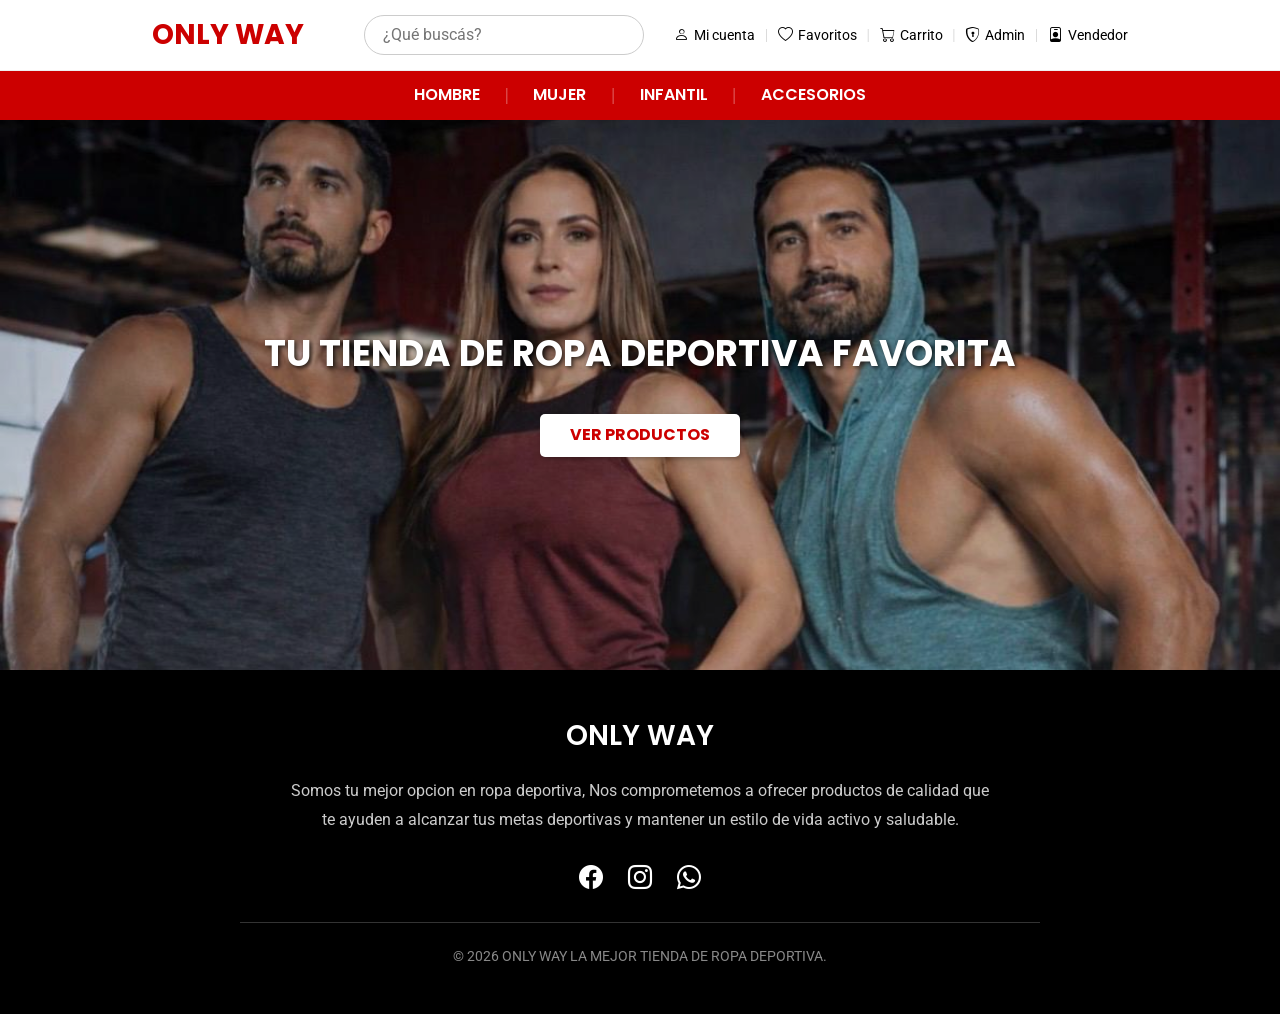
==== index.html @ 9e87ad31 "Proyecto" ====
<!DOCTYPE html>
<html lang="es">

<head>
    <meta charset="UTF-8">
    <meta name="viewport" content="width=device-width, initial-scale=1.0">
    <title>ONLY WAY</title>

    <link rel="stylesheet" href="./public/css/main.css">

   
</head>

<body>

    <header class="header">
        <div class="header--vertical">
            <h1 class="header__title">ONLY WAY</h1>
            <div class="header__buscador">
                <input type="text" id="input-buscar" placeholder="¿Qué buscás?">
            
                <div class="header__opciones">
                    <a href="#" class="header__opcion"><i class="bi bi-person"></i> Mi cuenta</a>
                    <span class="header__opcion-separador">|</span>
                    <a href="#" class="header__opcion"><i class="bi bi-heart"></i> Favoritos</a>
                    <span class="header__opcion-separador">|</span>
                    <a href="#" class="header__opcion"><i class="bi bi-cart"></i> Carrito</a>
                    <span class="header__opcion-separador">|</span>
                    <a href="#" class="header__opcion"><i class="bi bi-shield-lock"></i> Admin</a>
                    <span class="header__opcion-separador">|</span>
                    <a href="#" class="header__opcion"><i class="bi bi-person-badge"></i> Vendedor</a>
                </div>
            </div>
        </div>
    </header>

    
    <div class="user-bar">
        <div class="user-bar__contenedor">
            <div class="user-bar__categorias">
                <a href="#" class="user-bar__categoria-link">HOMBRE</a>
                <span class="user-bar__categoria-separador">|</span>
                <a href="#" class="user-bar__categoria-link">MUJER</a>
                <span class="user-bar__categoria-separador">|</span>
                <a href="#" class="user-bar__categoria-link">INFANTIL</a>
                <span class="user-bar__categoria-separador">|</span>
                <a href="#" class="user-bar__categoria-link">ACCESORIOS</a>
            </div>
        </div>
    </div>

    <main>
        
        <section class="banner">
            <h2 class="banner__titulo">TU TIENDA DE ROPA DEPORTIVA FAVORITA</h2>
            <button class="banner__boton">VER PRODUCTOS</button>
        </section>
    </main>

    <footer class="footer">
        <h2 class="footer__title">ONLY WAY</h2>
        <p class="footer__texto">
            Somos tu mejor opcion en ropa deportiva,
            Nos comprometemos a ofrecer productos de calidad que te ayuden
            a alcanzar tus metas deportivas y mantener un estilo de vida
            activo y saludable.
        </p>
        <div class="footer__redes">
            <a href="#"><i class="bi bi-facebook"></i></a>
            <a href="#"><i class="bi bi-instagram"></i></a>
            <a href="#"><i class="bi bi-whatsapp"></i></a>
        </div>
        <div class="footer__copyright">
            © 2026 ONLY WAY LA MEJOR TIENDA DE ROPA DEPORTIVA.
        </div>
    </footer>

</body>
</html>
---- public/css/main.css ----
/*Siempre en este orden de importación:
Variables
normalize
Layout
Componentes
Media queries*/

@import url("/public/css/base/variables.css");
@import url("/public/css/base/normalize.css");
@import url("https://cdn.jsdelivr.net/npm/bootstrap-icons@1.13.1/font/bootstrap-icons.min.css");
/* layouts */
@import url("/public/css/layout/grid.css");
@import url("/public/css/layout/header.css");
@import url("/public/css/layout/navbar.css");
@import url("/public/css/pages/dashboard.css");
@import url("./layout/footer.css"); 

/* Componentes */
@import url("/public/css/components/cards.css");

/**/
@import url("./pages/index.css");
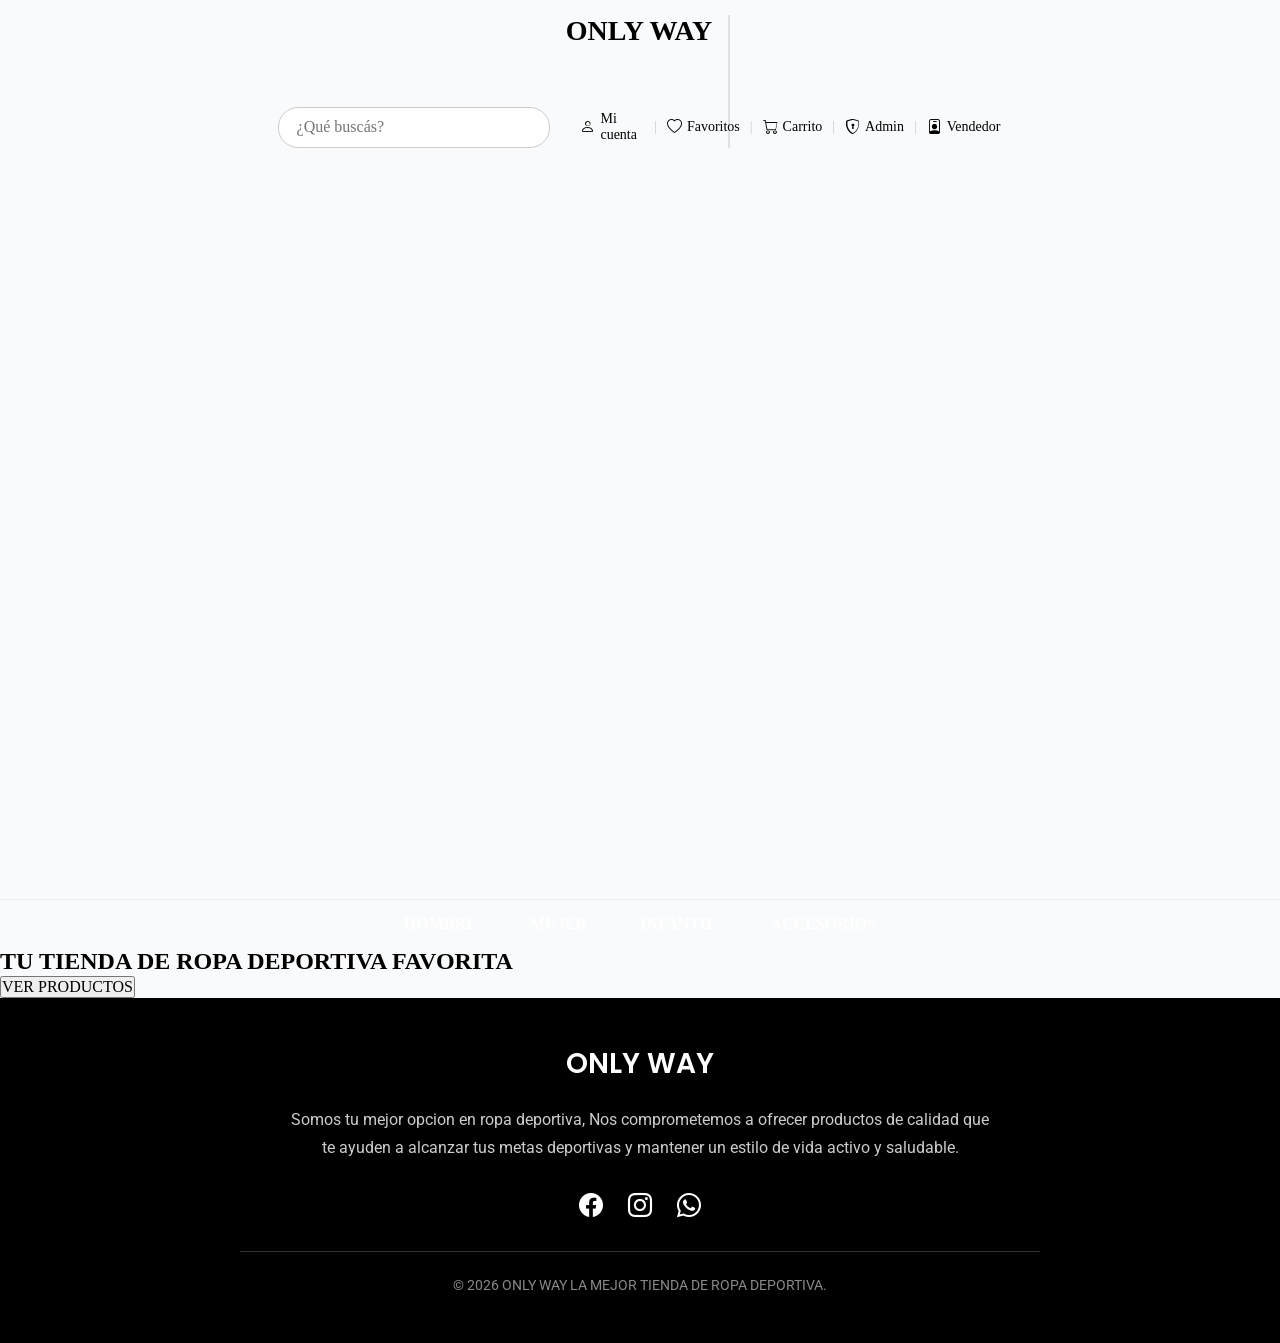
==== commit 21b321cc: "Se arreglan el problema de conflictos y se acomoda el css" ====
--- a/index.html
+++ b/index.html
@@ -6,7 +6,7 @@
     <meta name="viewport" content="width=device-width, initial-scale=1.0">
     <title>ONLY WAY</title>
 
-    <link rel="stylesheet" href="./public/css/main.css">
+    <link rel="stylesheet" href="/public/css/main.css">
 
    
 </head>
--- a/public/css/main.css
+++ b/public/css/main.css
@@ -8,15 +8,15 @@
 @import url("/public/css/base/variables.css");
 @import url("/public/css/base/normalize.css");
 @import url("https://cdn.jsdelivr.net/npm/bootstrap-icons@1.13.1/font/bootstrap-icons.min.css");
+
 /* layouts */
 @import url("/public/css/layout/grid.css");
 @import url("/public/css/layout/header.css");
 @import url("/public/css/layout/navbar.css");
-@import url("/public/css/pages/dashboard.css");
-@import url("./layout/footer.css"); 
+@import url("/public/css/layout/main-content.css");
+@import url("/public/css/layout/footer.css"); 
 
 /* Componentes */
 @import url("/public/css/components/cards.css");
+@import url("/public/css/components/table.css");
 
-/**/
-@import url("./pages/index.css");    
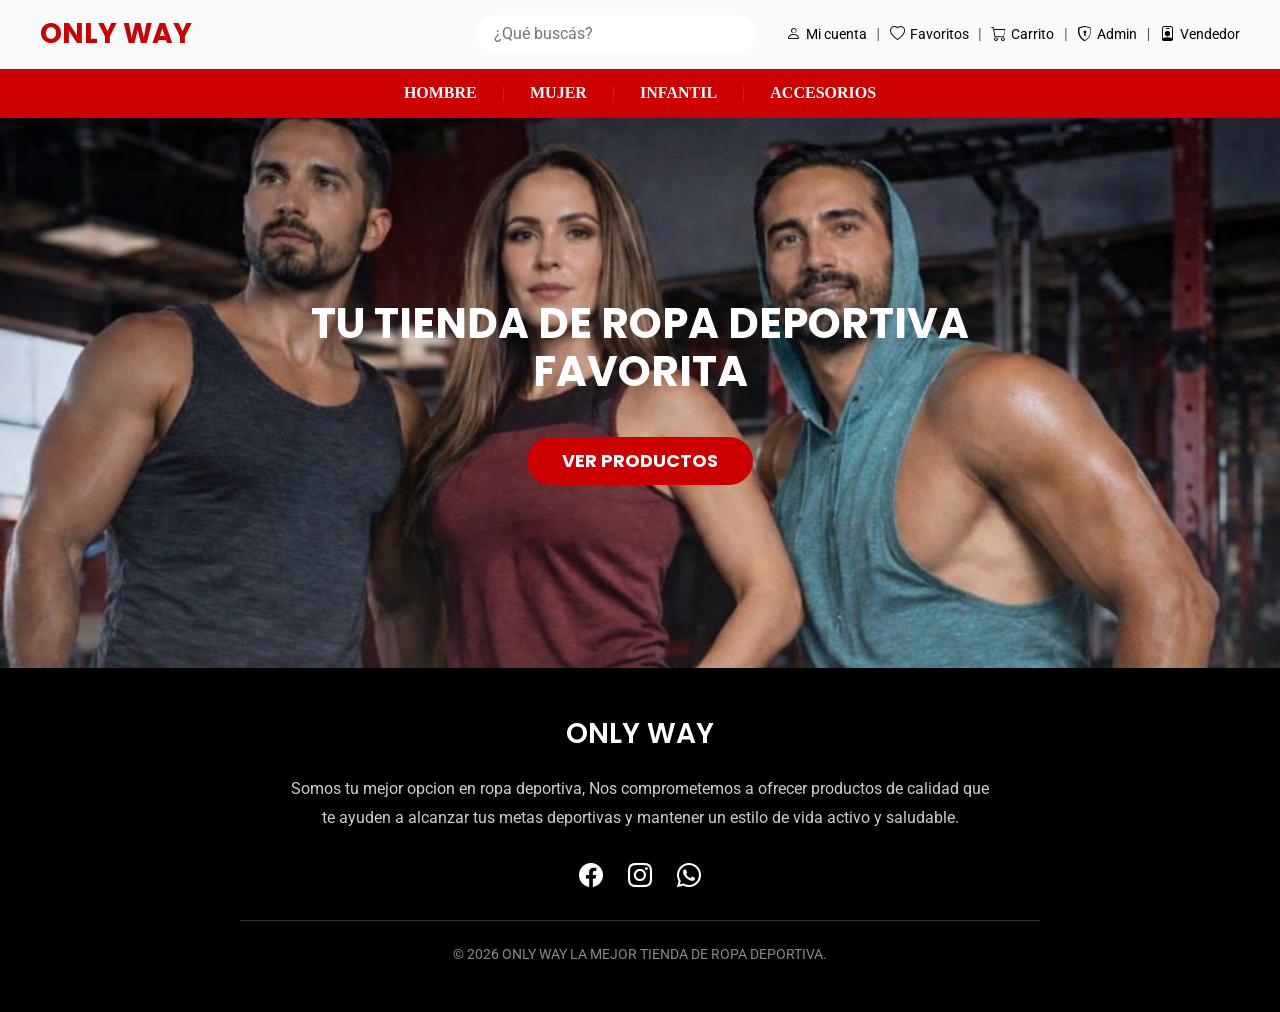
==== commit d05764cd: "Se arreglan errores en variables, falta crear las cards paa hacer el merge" ====
--- a/index.html
+++ b/index.html
@@ -12,9 +12,8 @@
 </head>
 
 <body>
-
     <header class="header">
-        <div class="header--vertical">
+        <div class="header--horizontal">
             <h1 class="header__title">ONLY WAY</h1>
             <div class="header__buscador">
                 <input type="text" id="input-buscar" placeholder="¿Qué buscás?">
--- a/public/css/main.css
+++ b/public/css/main.css
@@ -20,3 +20,6 @@
 @import url("/public/css/components/cards.css");
 @import url("/public/css/components/table.css");
 
+/* Pages */
+@import url("/public/css/pages/gestion-inventario.css");
+@import url("/public/css/pages/index.css");
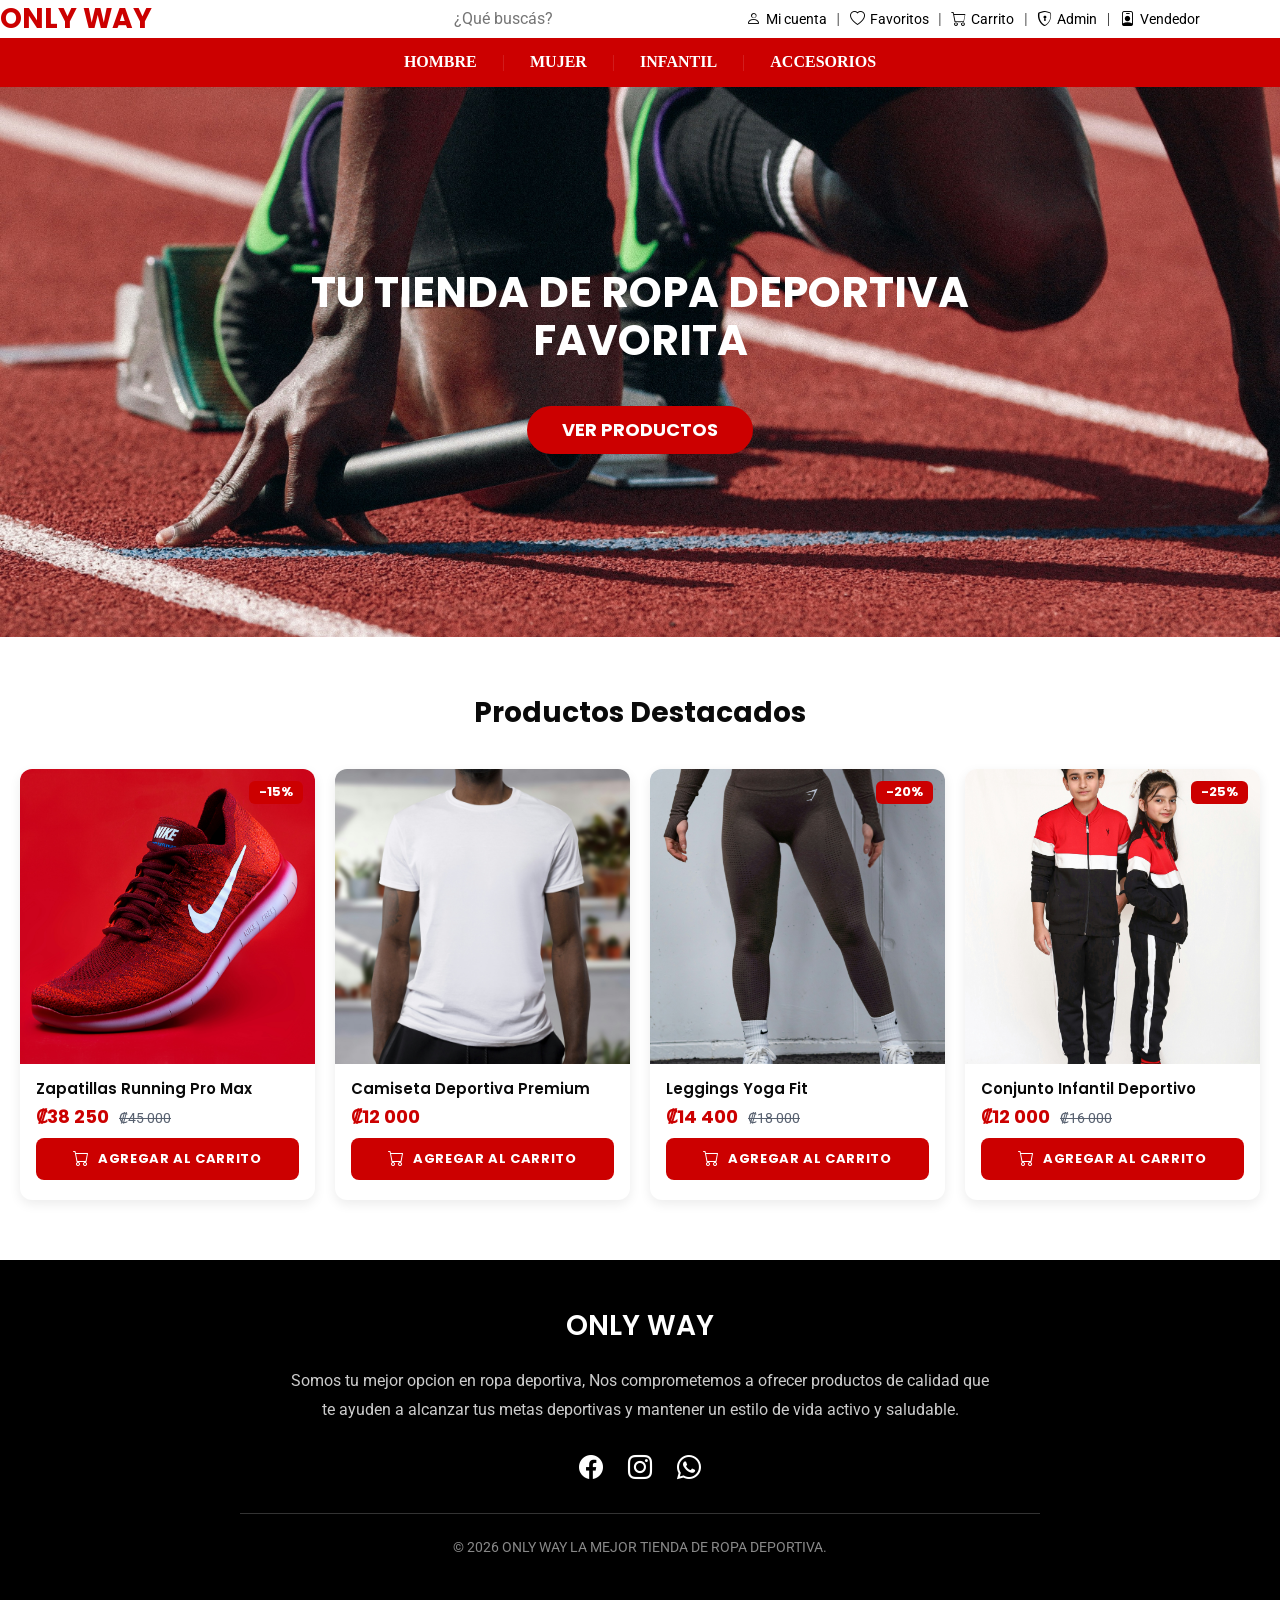
==== commit 1da4d019: "Se termina la pagina de index" ====
--- a/index.html
+++ b/index.html
@@ -25,15 +25,14 @@
                     <span class="header__opcion-separador">|</span>
                     <a href="#" class="header__opcion"><i class="bi bi-cart"></i> Carrito</a>
                     <span class="header__opcion-separador">|</span>
-                    <a href="#" class="header__opcion"><i class="bi bi-shield-lock"></i> Admin</a>
+                    <a href="/views/admin/dashboard.html" class="header__opcion"><i class="bi bi-shield-lock"></i> Admin</a>
                     <span class="header__opcion-separador">|</span>
-                    <a href="#" class="header__opcion"><i class="bi bi-person-badge"></i> Vendedor</a>
+                    <a href="/views/vendedor/" class="header__opcion"><i class="bi bi-person-badge"></i> Vendedor</a>
                 </div>
             </div>
         </div>
     </header>
 
-    
     <div class="user-bar">
         <div class="user-bar__contenedor">
             <div class="user-bar__categorias">
@@ -48,12 +47,83 @@
         </div>
     </div>
 
-    <main>
-        
+    <main> 
         <section class="banner">
             <h2 class="banner__titulo">TU TIENDA DE ROPA DEPORTIVA FAVORITA</h2>
             <button class="banner__boton">VER PRODUCTOS</button>
         </section>
+
+<section class="productos-destacados">
+    <h2 class="productos-destacados__titulo">Productos Destacados</h2>
+
+    <div class="productos-destacados__grid">
+        <article class="product-card">
+            <div class="product-card__imagen-wrapper">
+                <img class="product-card__imagen" src="/public/static/img/productos/zapatillas-running.jpg" alt="Zapatillas Running Pro Max">
+                <span class="product-card__descuento">-15%</span>
+            </div>
+            <div class="product-card__info">
+                <h3 class="product-card__nombre">Zapatillas Running Pro Max</h3>
+                <div class="product-card__precios">
+                    <span class="product-card__precio-actual">₡38 250</span>
+                    <span class="product-card__precio-original">₡45 000</span>
+                </div>
+                <button class="product-card__btn" id="btn-agregar-p001">
+                    <i class="bi bi-cart product-card__btn-icon"></i> AGREGAR AL CARRITO
+                </button>
+            </div>
+        </article>
+        <article class="product-card">
+            <div class="product-card__imagen-wrapper">
+                <img class="product-card__imagen" src="/public/static/img/productos/camiseta-deportiva.jpg" alt="Camiseta Deportiva Premium">
+            </div>
+            <div class="product-card__info">
+                <h3 class="product-card__nombre">Camiseta Deportiva Premium</h3>
+                <div class="product-card__precios">
+                    <span class="product-card__precio-actual">₡12 000</span>
+                </div>
+                <button class="product-card__btn" id="btn-agregar-p002">
+                    <i class="bi bi-cart product-card__btn-icon"></i> AGREGAR AL CARRITO
+                </button>
+            </div>
+        </article>
+
+        <article class="product-card">
+            <div class="product-card__imagen-wrapper">
+                <img class="product-card__imagen" src="/public/static/img/productos/leggings-yoga.jpg" alt="Leggings Yoga Fit">
+                <span class="product-card__descuento">-20%</span>
+            </div>
+            <div class="product-card__info">
+                <h3 class="product-card__nombre">Leggings Yoga Fit</h3>
+                <div class="product-card__precios">
+                    <span class="product-card__precio-actual">₡14 400</span>
+                    <span class="product-card__precio-original">₡18 000</span>
+                </div>
+                <button class="product-card__btn" id="btn-agregar-p003">
+                    <i class="bi bi-cart product-card__btn-icon"></i> AGREGAR AL CARRITO
+                </button>
+            </div>
+        </article>
+
+        <article class="product-card">
+            <div class="product-card__imagen-wrapper">
+                <img class="product-card__imagen" src="/public/static/img/productos/conjunto-infantil.jpg" alt="Conjunto Infantil Deportivo">
+                <span class="product-card__descuento">-25%</span>
+            </div>
+            <div class="product-card__info">
+                <h3 class="product-card__nombre">Conjunto Infantil Deportivo</h3>
+                <div class="product-card__precios">
+                    <span class="product-card__precio-actual">₡12 000</span>
+                    <span class="product-card__precio-original">₡16 000</span>
+                </div>
+                <button class="product-card__btn" id="btn-agregar-p004">
+                    <i class="bi bi-cart product-card__btn-icon"></i> AGREGAR AL CARRITO
+                </button>
+            </div>
+        </article>
+
+    </div>
+</section>
     </main>
 
     <footer class="footer">
--- a/public/css/main.css
+++ b/public/css/main.css
@@ -19,6 +19,7 @@
 /* Componentes */
 @import url("/public/css/components/cards.css");
 @import url("/public/css/components/table.css");
+@import url("/public/css/components/productos-destacados.css");
 
 /* Pages */
 @import url("/public/css/pages/gestion-inventario.css");
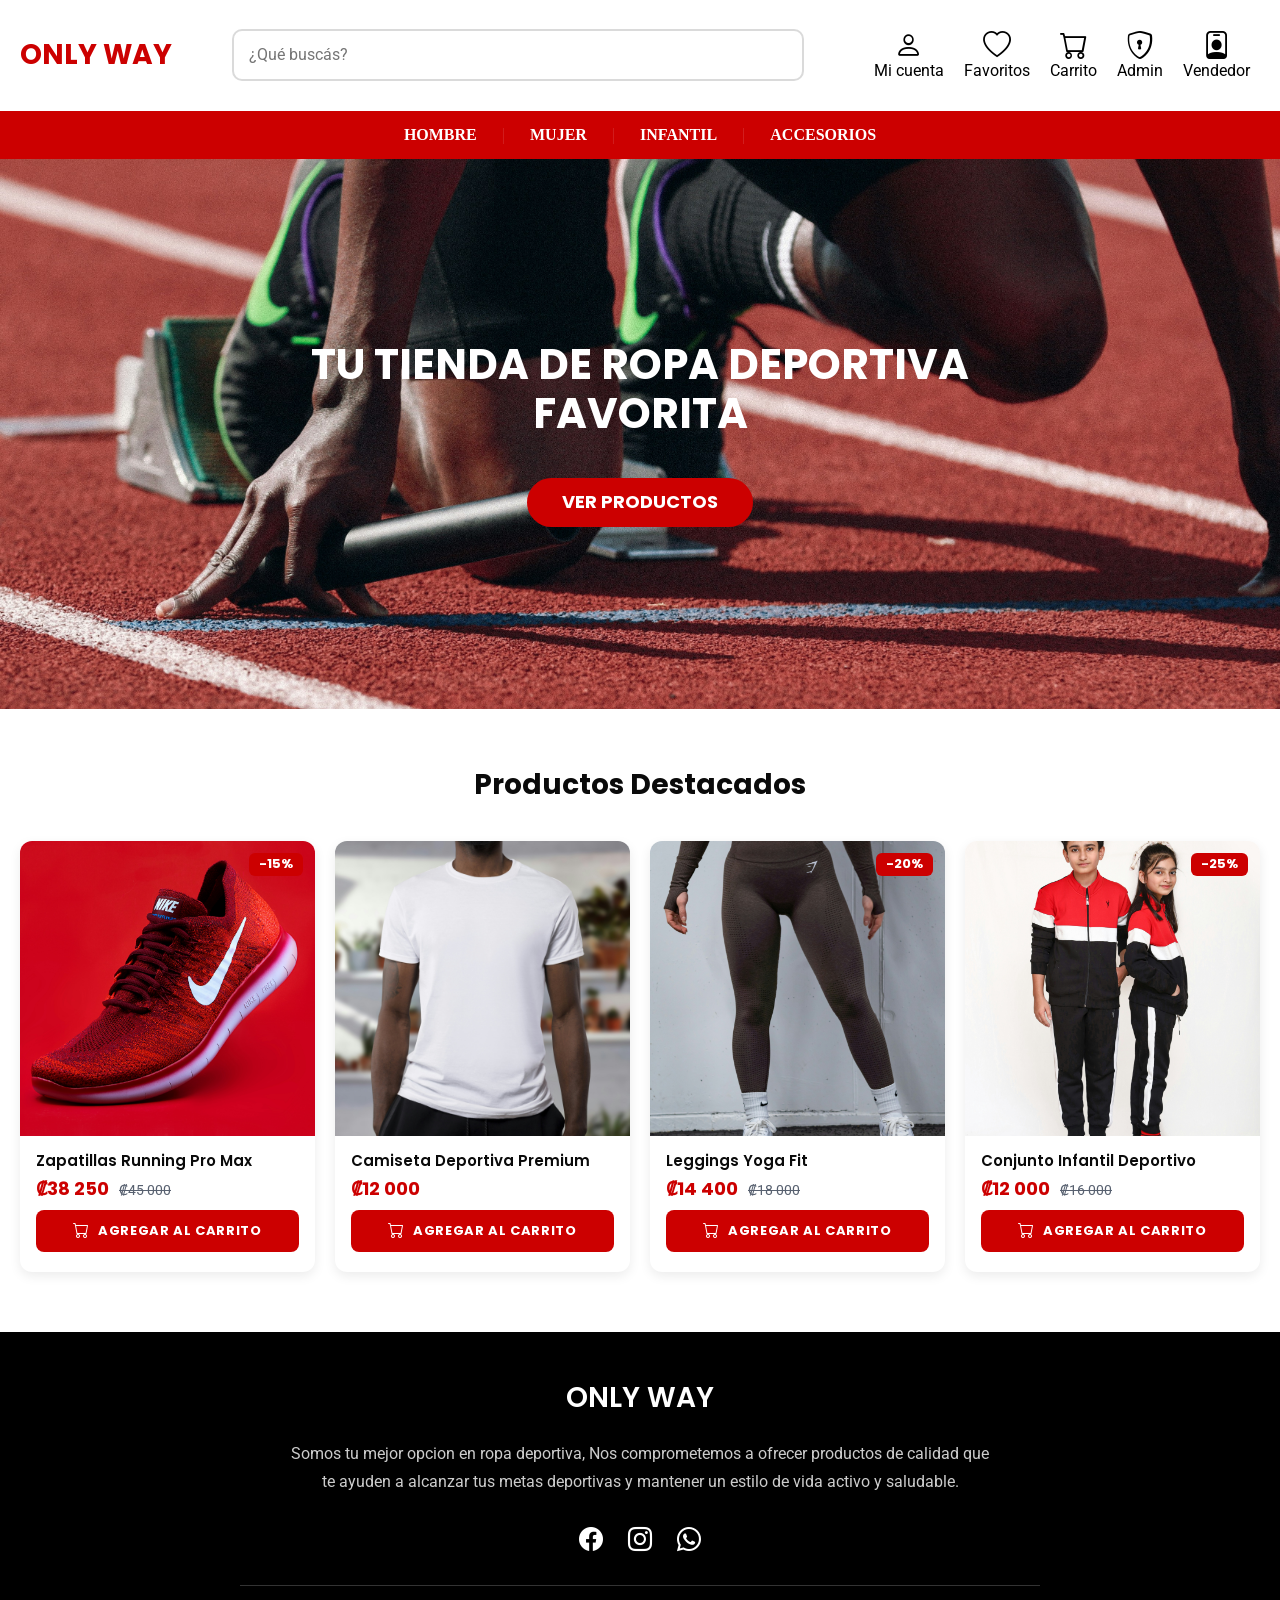
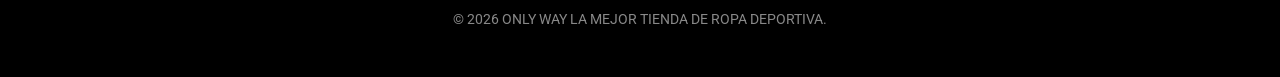
==== commit cab22c29: "Se termina la pagina de index" ====
--- a/index.html
+++ b/index.html
@@ -12,25 +12,20 @@
 </head>
 
 <body>
-    <header class="header">
-        <div class="header--horizontal">
-            <h1 class="header__title">ONLY WAY</h1>
-            <div class="header__buscador">
-                <input type="text" id="input-buscar" placeholder="¿Qué buscás?">
-            
-                <div class="header__opciones">
-                    <a href="#" class="header__opcion"><i class="bi bi-person"></i> Mi cuenta</a>
-                    <span class="header__opcion-separador">|</span>
-                    <a href="#" class="header__opcion"><i class="bi bi-heart"></i> Favoritos</a>
-                    <span class="header__opcion-separador">|</span>
-                    <a href="#" class="header__opcion"><i class="bi bi-cart"></i> Carrito</a>
-                    <span class="header__opcion-separador">|</span>
-                    <a href="/views/admin/dashboard.html" class="header__opcion"><i class="bi bi-shield-lock"></i> Admin</a>
-                    <span class="header__opcion-separador">|</span>
-                    <a href="/views/vendedor/" class="header__opcion"><i class="bi bi-person-badge"></i> Vendedor</a>
-                </div>
-            </div>
-        </div>
+    <header class="header header__horizontal">
+        <h1 class="header__title">ONLY WAY</h1> 
+        <input type="text" id="input-buscar" class="input-buscar" placeholder="¿Qué buscás?">        
+                <nav class="navbar__vertical">
+                    <a href="#" class="navbar__link"><span class="navbar__text"><i class="bi bi-person"></i>Mi cuenta</span> </a>
+                    
+                    <a href="#" class="navbar__link"><span class="navbar__text"><i class="bi bi-heart"></i>Favoritos</span> </a>
+                    
+                    <a href="#" class="navbar__link"><span class="navbar__text"><i class="bi bi-cart"></i> Carrito</span></a>
+                    
+                    <a href="/views/admin/dashboard.html" class="navbar__link"><span class="navbar__text"><i class="bi bi-shield-lock"></i>Admin</span> </a>
+                    
+                    <a href="/views/vendedor/" class="navbar__link"><span class="navbar__text"><i class="bi bi-person-badge"></i> Vendedor</span></a>
+                </nav>
     </header>
 
     <div class="user-bar">
